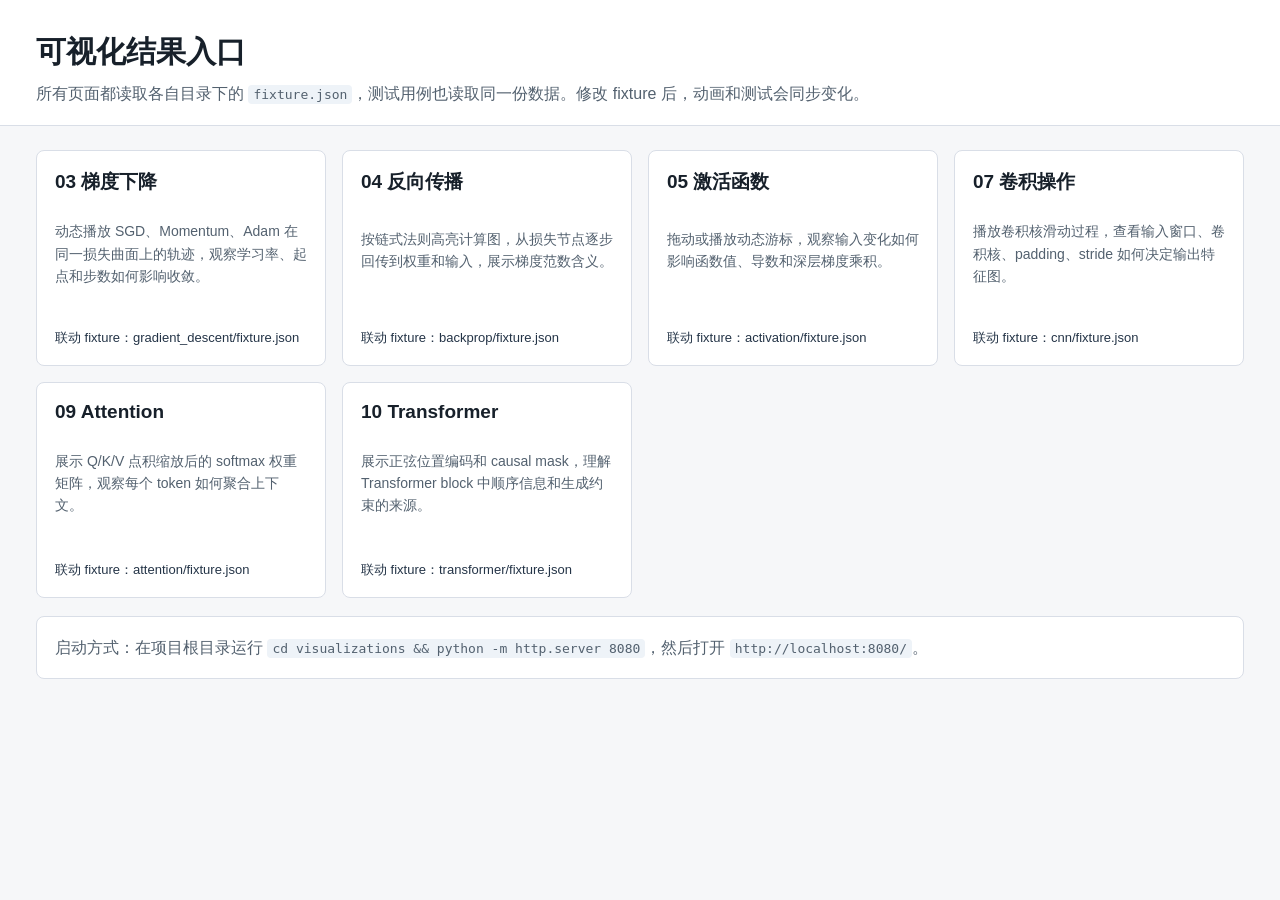
==== visualizations/index.html @ 7203d1c0 "初始提交：从零手写神经网络学习项目 包含 10 个模块的 Jupyter notebook（Perceptron → Transformer）， 配套交互式可视化（梯度下降/反向传播/激活函数/CNN" ====
<!DOCTYPE html>
<html lang="zh-CN">
<head>
  <meta charset="UTF-8" />
  <meta name="viewport" content="width=device-width, initial-scale=1" />
  <title>neural-from-scratch 可视化入口</title>
  <link rel="stylesheet" href="./shared.css" />
  <style>
    header { padding: 32px 36px 18px; }
    h1 { font-size: 30px; }
    main { padding: 24px 36px 40px; }
    .grid { display: grid; grid-template-columns: repeat(auto-fit, minmax(260px, 1fr)); gap: 16px; }
    .card {
      display: grid;
      gap: 10px;
      min-height: 178px;
      padding: 18px;
      border: 1px solid #d9dee7;
      border-radius: 8px;
      background: #fff;
      color: inherit;
      text-decoration: none;
    }
    .card:hover { border-color: #8fb4dc; background: #fbfdff; }
    .card h2 { margin: 0; font-size: 19px; letter-spacing: 0; }
    .card p { font-size: 14px; }
    .meta { align-self: end; color: #243447; font-size: 13px; font-variant-numeric: tabular-nums; }
  </style>
</head>
<body>
  <header>
    <h1>可视化结果入口</h1>
    <p>所有页面都读取各自目录下的 <code>fixture.json</code>，测试用例也读取同一份数据。修改 fixture 后，动画和测试会同步变化。</p>
  </header>
  <main>
    <section class="grid">
      <a class="card" href="./gradient_descent/">
        <h2>03 梯度下降</h2>
        <p>动态播放 SGD、Momentum、Adam 在同一损失曲面上的轨迹，观察学习率、起点和步数如何影响收敛。</p>
        <span class="meta">联动 fixture：gradient_descent/fixture.json</span>
      </a>
      <a class="card" href="./backprop/">
        <h2>04 反向传播</h2>
        <p>按链式法则高亮计算图，从损失节点逐步回传到权重和输入，展示梯度范数含义。</p>
        <span class="meta">联动 fixture：backprop/fixture.json</span>
      </a>
      <a class="card" href="./activation/">
        <h2>05 激活函数</h2>
        <p>拖动或播放动态游标，观察输入变化如何影响函数值、导数和深层梯度乘积。</p>
        <span class="meta">联动 fixture：activation/fixture.json</span>
      </a>
      <a class="card" href="./cnn/">
        <h2>07 卷积操作</h2>
        <p>播放卷积核滑动过程，查看输入窗口、卷积核、padding、stride 如何决定输出特征图。</p>
        <span class="meta">联动 fixture：cnn/fixture.json</span>
      </a>
      <a class="card" href="./attention/">
        <h2>09 Attention</h2>
        <p>展示 Q/K/V 点积缩放后的 softmax 权重矩阵，观察每个 token 如何聚合上下文。</p>
        <span class="meta">联动 fixture：attention/fixture.json</span>
      </a>
      <a class="card" href="./transformer/">
        <h2>10 Transformer</h2>
        <p>展示正弦位置编码和 causal mask，理解 Transformer block 中顺序信息和生成约束的来源。</p>
        <span class="meta">联动 fixture：transformer/fixture.json</span>
      </a>
    </section>
    <section class="panel">
      <p>启动方式：在项目根目录运行 <code>cd visualizations && python -m http.server 8080</code>，然后打开 <code>http://localhost:8080/</code>。</p>
    </section>
  </main>
</body>
</html>
---- visualizations/shared.css ----
:root {
  font-family: Inter, -apple-system, BlinkMacSystemFont, "Segoe UI", sans-serif;
  color: #17202a;
  background: #f6f7f9;
}
body { margin: 0; }
header { padding: 28px 32px 14px; border-bottom: 1px solid #d9dee7; background: #fff; }
h1 { margin: 0 0 8px; font-size: 28px; letter-spacing: 0; }
p { margin: 0; color: #53616f; line-height: 1.6; }
main { padding: 24px 32px 36px; display: grid; gap: 18px; }
.panel { background: #fff; border: 1px solid #d9dee7; border-radius: 8px; padding: 18px; }
.controls { display: flex; gap: 12px; align-items: center; flex-wrap: wrap; }
button { border: 1px solid #aeb8c4; background: #fff; border-radius: 6px; padding: 8px 12px; font: inherit; cursor: pointer; }
button:hover { background: #eef3f8; }
input[type="range"] { width: min(520px, 100%); }
.metric { font-variant-numeric: tabular-nums; color: #243447; }
.explain { display: grid; grid-template-columns: repeat(auto-fit, minmax(220px, 1fr)); gap: 12px; }
.explain-item { border: 1px solid #d9dee7; border-radius: 8px; padding: 12px; background: #fbfcfd; }
.explain-item b { display: block; margin-bottom: 6px; color: #17202a; }
.explain-item span { color: #53616f; line-height: 1.55; }
.back-link { display: inline-block; margin-top: 12px; color: #1f6feb; text-decoration: none; }
.back-link:hover { text-decoration: underline; }
code { background: #eef3f8; border-radius: 4px; padding: 2px 5px; }
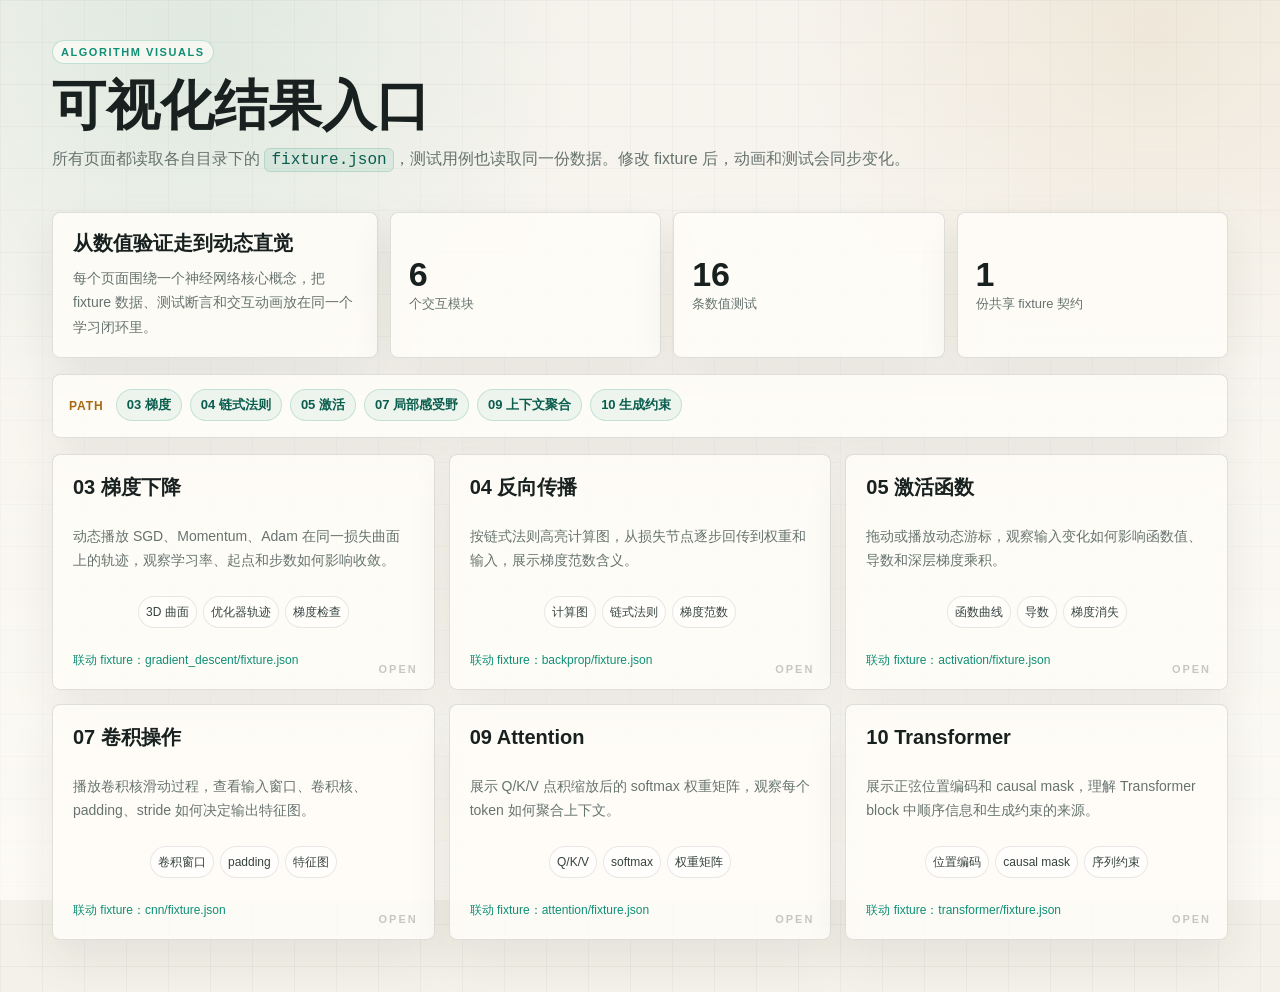
==== commit 9c8ac020: "feat(visualizations): package and refine visual lab" ====
--- a/visualizations/index.html
+++ b/visualizations/index.html
@@ -4,27 +4,182 @@
   <meta charset="UTF-8" />
   <meta name="viewport" content="width=device-width, initial-scale=1" />
   <title>neural-from-scratch 可视化入口</title>
+  <link rel="icon" href="data:," />
   <link rel="stylesheet" href="./shared.css" />
   <style>
-    header { padding: 32px 36px 18px; }
-    h1 { font-size: 30px; }
-    main { padding: 24px 36px 40px; }
-    .grid { display: grid; grid-template-columns: repeat(auto-fit, minmax(260px, 1fr)); gap: 16px; }
+    main { gap: 16px; }
+    .overview {
+      display: grid;
+      grid-template-columns: 1.2fr repeat(3, minmax(140px, 1fr));
+      gap: 12px;
+      align-items: stretch;
+    }
+    .overview-main,
+    .overview-stat,
+    .path-panel {
+      position: relative;
+      overflow: hidden;
+      border: 1px solid var(--line);
+      border-radius: var(--radius);
+      background: rgba(255, 253, 248, 0.84);
+      box-shadow: var(--shadow);
+      animation: rise-in 420ms cubic-bezier(.2,.8,.2,1) both;
+    }
+    .overview-main {
+      padding: 18px 20px;
+      display: grid;
+      gap: 10px;
+    }
+    .overview-main h2 { margin: 0; font-size: 20px; }
+    .overview-main p { font-size: 14px; }
+    .overview-stat {
+      padding: 18px;
+      display: grid;
+      align-content: center;
+      gap: 4px;
+    }
+    .stat-value {
+      color: var(--ink);
+      font-size: 34px;
+      line-height: 1;
+      font-weight: 780;
+      font-variant-numeric: tabular-nums;
+    }
+    .stat-label {
+      color: var(--muted);
+      font-size: 13px;
+      line-height: 1.45;
+    }
+    .path-panel {
+      padding: 14px 16px;
+      display: grid;
+      grid-template-columns: auto 1fr;
+      gap: 12px;
+      align-items: center;
+      animation-delay: 80ms;
+    }
+    .path-label {
+      color: var(--accent-2);
+      font-size: 12px;
+      font-weight: 800;
+      letter-spacing: 0.08em;
+    }
+    .path-steps {
+      display: flex;
+      gap: 8px;
+      align-items: center;
+      overflow-x: auto;
+      padding-bottom: 2px;
+    }
+    .path-step {
+      flex: 0 0 auto;
+      border: 1px solid rgba(15, 143, 117, 0.18);
+      border-radius: 999px;
+      padding: 6px 10px;
+      color: #0a5d4d;
+      background: rgba(15, 143, 117, 0.07);
+      font-size: 13px;
+      font-weight: 700;
+      text-decoration: none;
+      transition: transform 160ms ease, background 160ms ease;
+    }
+    .path-step:hover {
+      transform: translateY(-1px);
+      background: rgba(15, 143, 117, 0.12);
+    }
+    .grid { display: grid; grid-template-columns: repeat(3, minmax(0, 1fr)); gap: 14px; }
     .card {
-      display: grid;
-      gap: 10px;
-      min-height: 178px;
-      padding: 18px;
-      border: 1px solid #d9dee7;
-      border-radius: 8px;
-      background: #fff;
-      color: inherit;
+      position: relative;
+      overflow: hidden;
+      display: grid;
+      gap: 14px;
+      min-height: 236px;
+      padding: 20px;
+      border: 1px solid var(--line);
+      border-radius: var(--radius);
+      background: rgba(255, 253, 248, 0.82);
+      color: var(--ink);
       text-decoration: none;
-    }
-    .card:hover { border-color: #8fb4dc; background: #fbfdff; }
-    .card h2 { margin: 0; font-size: 19px; letter-spacing: 0; }
-    .card p { font-size: 14px; }
-    .meta { align-self: end; color: #243447; font-size: 13px; font-variant-numeric: tabular-nums; }
+      box-shadow: var(--shadow);
+      animation: rise-in 560ms cubic-bezier(.2,.8,.2,1) both;
+      transition: transform 180ms ease, border-color 180ms ease, background 180ms ease, box-shadow 180ms ease;
+    }
+    .card:nth-child(2) { animation-delay: 60ms; }
+    .card:nth-child(3) { animation-delay: 120ms; }
+    .card:nth-child(4) { animation-delay: 180ms; }
+    .card:nth-child(5) { animation-delay: 240ms; }
+    .card:nth-child(6) { animation-delay: 300ms; }
+    .card::before {
+      content: "";
+      position: absolute;
+      inset: 0;
+      background:
+        linear-gradient(120deg, rgba(15,143,117,0.10), transparent 44%),
+        radial-gradient(circle at 100% 0%, rgba(166,107,18,0.10), transparent 42%);
+      opacity: 0;
+      transition: opacity 180ms ease;
+    }
+    .card::after {
+      content: "OPEN";
+      position: absolute;
+      right: 16px;
+      bottom: 14px;
+      color: rgba(24, 33, 31, 0.24);
+      font-size: 11px;
+      font-weight: 800;
+      letter-spacing: 0.18em;
+    }
+    .card:hover {
+      transform: translateY(-5px);
+      border-color: rgba(15, 143, 117, 0.42);
+      background: rgba(255, 253, 248, 0.98);
+      box-shadow: 0 24px 56px rgba(43, 35, 20, 0.12), 0 0 0 1px rgba(15,143,117,0.06);
+    }
+    .card:hover::before { opacity: 1; }
+    .card h2, .card p, .card .meta { position: relative; }
+    .card h2 { margin: 0; font-size: 20px; letter-spacing: 0; }
+    .card p { font-size: 14px; color: var(--muted); }
+    .module-tags {
+      position: relative;
+      display: flex;
+      flex-wrap: wrap;
+      gap: 6px;
+      justify-content: center;
+    }
+    .module-tags span {
+      display: inline-flex;
+      align-items: center;
+      justify-content: center;
+      border: 1px solid rgba(24,33,31,0.10);
+      border-radius: 999px;
+      padding: 4px 7px;
+      color: var(--soft);
+      background: rgba(255,255,255,0.58);
+      font-size: 12px;
+      line-height: 1;
+    }
+    .meta {
+      align-self: end;
+      color: var(--accent);
+      font-size: 12px;
+      font-variant-numeric: tabular-nums;
+    }
+    @media (max-width: 980px) {
+      .overview { grid-template-columns: 1fr 1fr; }
+      .overview-main { grid-column: 1 / -1; }
+      .grid { grid-template-columns: repeat(2, minmax(0, 1fr)); }
+    }
+    @media (max-width: 680px) {
+      .grid,
+      .path-panel { grid-template-columns: 1fr; }
+      .overview { grid-template-columns: repeat(3, 1fr); }
+      .overview-main { grid-column: 1 / -1; }
+      .overview-stat { padding: 14px 12px; }
+      .stat-value { font-size: 28px; }
+      .stat-label { font-size: 12px; }
+      .card { min-height: 212px; }
+      .path-steps { flex-wrap: wrap; overflow-x: visible; }
+    }
   </style>
 </head>
 <body>
@@ -33,40 +188,72 @@
     <p>所有页面都读取各自目录下的 <code>fixture.json</code>，测试用例也读取同一份数据。修改 fixture 后，动画和测试会同步变化。</p>
   </header>
   <main>
+    <section class="overview" aria-label="可视化概览">
+      <div class="overview-main">
+        <h2>从数值验证走到动态直觉</h2>
+        <p>每个页面围绕一个神经网络核心概念，把 fixture 数据、测试断言和交互动画放在同一个学习闭环里。</p>
+      </div>
+      <div class="overview-stat">
+        <span class="stat-value">6</span>
+        <span class="stat-label">个交互模块</span>
+      </div>
+      <div class="overview-stat">
+        <span class="stat-value">16</span>
+        <span class="stat-label">条数值测试</span>
+      </div>
+      <div class="overview-stat">
+        <span class="stat-value">1</span>
+        <span class="stat-label">份共享 fixture 契约</span>
+      </div>
+    </section>
+    <section class="path-panel" aria-label="推荐学习路径">
+      <div class="path-label">PATH</div>
+      <div class="path-steps">
+        <a class="path-step" href="./gradient_descent/">03 梯度</a>
+        <a class="path-step" href="./backprop/">04 链式法则</a>
+        <a class="path-step" href="./activation/">05 激活</a>
+        <a class="path-step" href="./cnn/">07 局部感受野</a>
+        <a class="path-step" href="./attention/">09 上下文聚合</a>
+        <a class="path-step" href="./transformer/">10 生成约束</a>
+      </div>
+    </section>
     <section class="grid">
       <a class="card" href="./gradient_descent/">
         <h2>03 梯度下降</h2>
         <p>动态播放 SGD、Momentum、Adam 在同一损失曲面上的轨迹，观察学习率、起点和步数如何影响收敛。</p>
+        <div class="module-tags"><span>3D 曲面</span><span>优化器轨迹</span><span>梯度检查</span></div>
         <span class="meta">联动 fixture：gradient_descent/fixture.json</span>
       </a>
       <a class="card" href="./backprop/">
         <h2>04 反向传播</h2>
         <p>按链式法则高亮计算图，从损失节点逐步回传到权重和输入，展示梯度范数含义。</p>
+        <div class="module-tags"><span>计算图</span><span>链式法则</span><span>梯度范数</span></div>
         <span class="meta">联动 fixture：backprop/fixture.json</span>
       </a>
       <a class="card" href="./activation/">
         <h2>05 激活函数</h2>
         <p>拖动或播放动态游标，观察输入变化如何影响函数值、导数和深层梯度乘积。</p>
+        <div class="module-tags"><span>函数曲线</span><span>导数</span><span>梯度消失</span></div>
         <span class="meta">联动 fixture：activation/fixture.json</span>
       </a>
       <a class="card" href="./cnn/">
         <h2>07 卷积操作</h2>
         <p>播放卷积核滑动过程，查看输入窗口、卷积核、padding、stride 如何决定输出特征图。</p>
+        <div class="module-tags"><span>卷积窗口</span><span>padding</span><span>特征图</span></div>
         <span class="meta">联动 fixture：cnn/fixture.json</span>
       </a>
       <a class="card" href="./attention/">
         <h2>09 Attention</h2>
         <p>展示 Q/K/V 点积缩放后的 softmax 权重矩阵，观察每个 token 如何聚合上下文。</p>
+        <div class="module-tags"><span>Q/K/V</span><span>softmax</span><span>权重矩阵</span></div>
         <span class="meta">联动 fixture：attention/fixture.json</span>
       </a>
       <a class="card" href="./transformer/">
         <h2>10 Transformer</h2>
         <p>展示正弦位置编码和 causal mask，理解 Transformer block 中顺序信息和生成约束的来源。</p>
+        <div class="module-tags"><span>位置编码</span><span>causal mask</span><span>序列约束</span></div>
         <span class="meta">联动 fixture：transformer/fixture.json</span>
       </a>
-    </section>
-    <section class="panel">
-      <p>启动方式：在项目根目录运行 <code>cd visualizations && python -m http.server 8080</code>，然后打开 <code>http://localhost:8080/</code>。</p>
     </section>
   </main>
 </body>
--- a/visualizations/shared.css
+++ b/visualizations/shared.css
@@ -1,23 +1,250 @@
 :root {
-  font-family: Inter, -apple-system, BlinkMacSystemFont, "Segoe UI", sans-serif;
-  color: #17202a;
-  background: #f6f7f9;
-}
-body { margin: 0; }
-header { padding: 28px 32px 14px; border-bottom: 1px solid #d9dee7; background: #fff; }
-h1 { margin: 0 0 8px; font-size: 28px; letter-spacing: 0; }
-p { margin: 0; color: #53616f; line-height: 1.6; }
-main { padding: 24px 32px 36px; display: grid; gap: 18px; }
-.panel { background: #fff; border: 1px solid #d9dee7; border-radius: 8px; padding: 18px; }
-.controls { display: flex; gap: 12px; align-items: center; flex-wrap: wrap; }
-button { border: 1px solid #aeb8c4; background: #fff; border-radius: 6px; padding: 8px 12px; font: inherit; cursor: pointer; }
-button:hover { background: #eef3f8; }
-input[type="range"] { width: min(520px, 100%); }
-.metric { font-variant-numeric: tabular-nums; color: #243447; }
-.explain { display: grid; grid-template-columns: repeat(auto-fit, minmax(220px, 1fr)); gap: 12px; }
-.explain-item { border: 1px solid #d9dee7; border-radius: 8px; padding: 12px; background: #fbfcfd; }
-.explain-item b { display: block; margin-bottom: 6px; color: #17202a; }
-.explain-item span { color: #53616f; line-height: 1.55; }
-.back-link { display: inline-block; margin-top: 12px; color: #1f6feb; text-decoration: none; }
-.back-link:hover { text-decoration: underline; }
-code { background: #eef3f8; border-radius: 4px; padding: 2px 5px; }
+  color-scheme: light;
+  --bg: #f4f1ea;
+  --paper: #fffdf8;
+  --panel: rgba(255, 253, 248, 0.92);
+  --panel-strong: #fffaf0;
+  --ink: #18211f;
+  --muted: #66736f;
+  --soft: #36433f;
+  --line: rgba(39, 53, 49, 0.14);
+  --line-strong: rgba(39, 53, 49, 0.26);
+  --accent: #0f8f75;
+  --accent-soft: rgba(15, 143, 117, 0.1);
+  --accent-2: #a66b12;
+  --danger: #c4493f;
+  --blue: #286fa8;
+  --shadow: 0 18px 45px rgba(43, 35, 20, 0.08);
+  --radius: 8px;
+  font-family: "Avenir Next", "Helvetica Neue", "PingFang SC", "Microsoft YaHei", sans-serif;
+  color: var(--ink);
+  background: var(--bg);
+}
+
+* { box-sizing: border-box; }
+
+html { min-height: 100%; }
+
+body {
+  min-height: 100vh;
+  margin: 0;
+  background:
+    linear-gradient(rgba(24, 33, 31, 0.045) 1px, transparent 1px),
+    linear-gradient(90deg, rgba(24, 33, 31, 0.035) 1px, transparent 1px),
+    radial-gradient(circle at 15% 7%, rgba(15, 143, 117, 0.12), transparent 24rem),
+    radial-gradient(circle at 90% 4%, rgba(166, 107, 18, 0.10), transparent 22rem),
+    var(--bg);
+  background-size: 42px 42px, 42px 42px, auto, auto, auto;
+  overflow-x: hidden;
+}
+
+body::before {
+  content: "";
+  position: fixed;
+  inset: 0;
+  pointer-events: none;
+  background: linear-gradient(to bottom, rgba(255,253,248,0.15), rgba(255,253,248,0.72));
+}
+
+header {
+  position: relative;
+  max-width: 1240px;
+  margin: 0 auto;
+  padding: 40px 32px 20px;
+}
+
+header::before {
+  content: "ALGORITHM VISUALS";
+  display: inline-flex;
+  margin-bottom: 14px;
+  padding: 5px 8px;
+  border: 1px solid rgba(15, 143, 117, 0.24);
+  border-radius: 999px;
+  color: var(--accent);
+  background: rgba(255, 253, 248, 0.7);
+  font-size: 11px;
+  font-weight: 800;
+  letter-spacing: 0.14em;
+}
+
+h1, h2, h3, p { margin-top: 0; }
+
+h1 {
+  max-width: 940px;
+  margin-bottom: 12px;
+  color: var(--ink);
+  font-size: clamp(30px, 4.2vw, 58px);
+  line-height: 1.02;
+  font-weight: 780;
+  letter-spacing: 0;
+}
+
+h2 {
+  color: var(--ink);
+  font-size: 18px;
+  line-height: 1.25;
+  letter-spacing: 0;
+}
+
+p {
+  max-width: 940px;
+  margin-bottom: 0;
+  color: var(--muted);
+  line-height: 1.72;
+}
+
+main {
+  position: relative;
+  max-width: 1240px;
+  margin: 0 auto;
+  padding: 18px 32px 54px;
+  display: grid;
+  gap: 18px;
+}
+
+.panel {
+  position: relative;
+  overflow: hidden;
+  border: 1px solid var(--line);
+  border-radius: var(--radius);
+  padding: 20px;
+  background: linear-gradient(180deg, rgba(255,255,255,0.76), rgba(255,250,240,0.9)), var(--panel);
+  box-shadow: var(--shadow);
+  animation: rise-in 420ms cubic-bezier(.2,.8,.2,1) both;
+}
+
+.panel::before {
+  content: "";
+  position: absolute;
+  inset: 0;
+  pointer-events: none;
+  border-top: 1px solid rgba(255,255,255,0.82);
+}
+
+.panel:nth-of-type(2) { animation-delay: 55ms; }
+.panel:nth-of-type(3) { animation-delay: 110ms; }
+.panel:nth-of-type(4) { animation-delay: 165ms; }
+
+.controls {
+  display: flex;
+  gap: 10px;
+  align-items: center;
+  flex-wrap: wrap;
+}
+
+button {
+  min-height: 38px;
+  border: 1px solid rgba(15, 143, 117, 0.28);
+  border-radius: 999px;
+  padding: 8px 14px;
+  color: #0c4f43;
+  background: linear-gradient(180deg, #ffffff, #f5fbf8);
+  box-shadow: 0 1px 0 rgba(255,255,255,0.9), 0 8px 18px rgba(28, 72, 62, 0.07);
+  font: inherit;
+  font-weight: 700;
+  cursor: pointer;
+  transition: transform 160ms ease, border-color 160ms ease, background 160ms ease, box-shadow 160ms ease;
+}
+
+button:hover {
+  transform: translateY(-1px);
+  border-color: rgba(15, 143, 117, 0.6);
+  background: linear-gradient(180deg, #ffffff, #ecf8f4);
+  box-shadow: 0 10px 24px rgba(15, 143, 117, 0.13);
+}
+
+button:active { transform: translateY(0); }
+
+input[type="range"] {
+  width: min(560px, 100%);
+  accent-color: var(--accent);
+}
+
+.metric {
+  color: var(--soft);
+  font-variant-numeric: tabular-nums;
+}
+
+.explain {
+  display: grid;
+  grid-template-columns: repeat(auto-fit, minmax(220px, 1fr));
+  gap: 12px;
+}
+
+.explain-item {
+  position: relative;
+  min-height: 122px;
+  border: 1px solid var(--line);
+  border-radius: var(--radius);
+  padding: 14px;
+  background: rgba(255, 255, 255, 0.56);
+  transition: transform 160ms ease, border-color 160ms ease, background 160ms ease;
+}
+
+.explain-item:hover {
+  transform: translateY(-2px);
+  border-color: var(--line-strong);
+  background: rgba(255, 255, 255, 0.86);
+}
+
+.explain-item b {
+  display: block;
+  margin-bottom: 8px;
+  color: var(--accent-2);
+  font-size: 14px;
+}
+
+.explain-item span {
+  color: var(--muted);
+  line-height: 1.62;
+}
+
+.back-link {
+  display: inline-flex;
+  align-items: center;
+  gap: 8px;
+  margin-top: 16px;
+  color: var(--accent);
+  text-decoration: none;
+  font-weight: 800;
+}
+
+.back-link::before {
+  content: "←";
+  transition: transform 160ms ease;
+}
+
+.back-link:hover::before { transform: translateX(-3px); }
+
+code {
+  border: 1px solid rgba(15, 143, 117, 0.18);
+  border-radius: 6px;
+  padding: 2px 6px;
+  color: #0a5d4d;
+  background: rgba(15, 143, 117, 0.08);
+  font-family: "SFMono-Regular", Consolas, monospace;
+}
+
+.plot-container, .js-plotly-plot { border-radius: var(--radius); }
+
+@keyframes rise-in {
+  from { opacity: 0; transform: translateY(12px); }
+  to { opacity: 1; transform: translateY(0); }
+}
+
+@media (max-width: 720px) {
+  header { padding: 30px 18px 14px; }
+  main { padding: 10px 18px 34px; }
+  .panel { padding: 16px; }
+  .controls { align-items: stretch; }
+  button { flex: 1 1 auto; }
+}
+
+@media (prefers-reduced-motion: reduce) {
+  *, *::before, *::after {
+    animation-duration: 0.01ms !important;
+    animation-iteration-count: 1 !important;
+    scroll-behavior: auto !important;
+    transition-duration: 0.01ms !important;
+  }
+}
